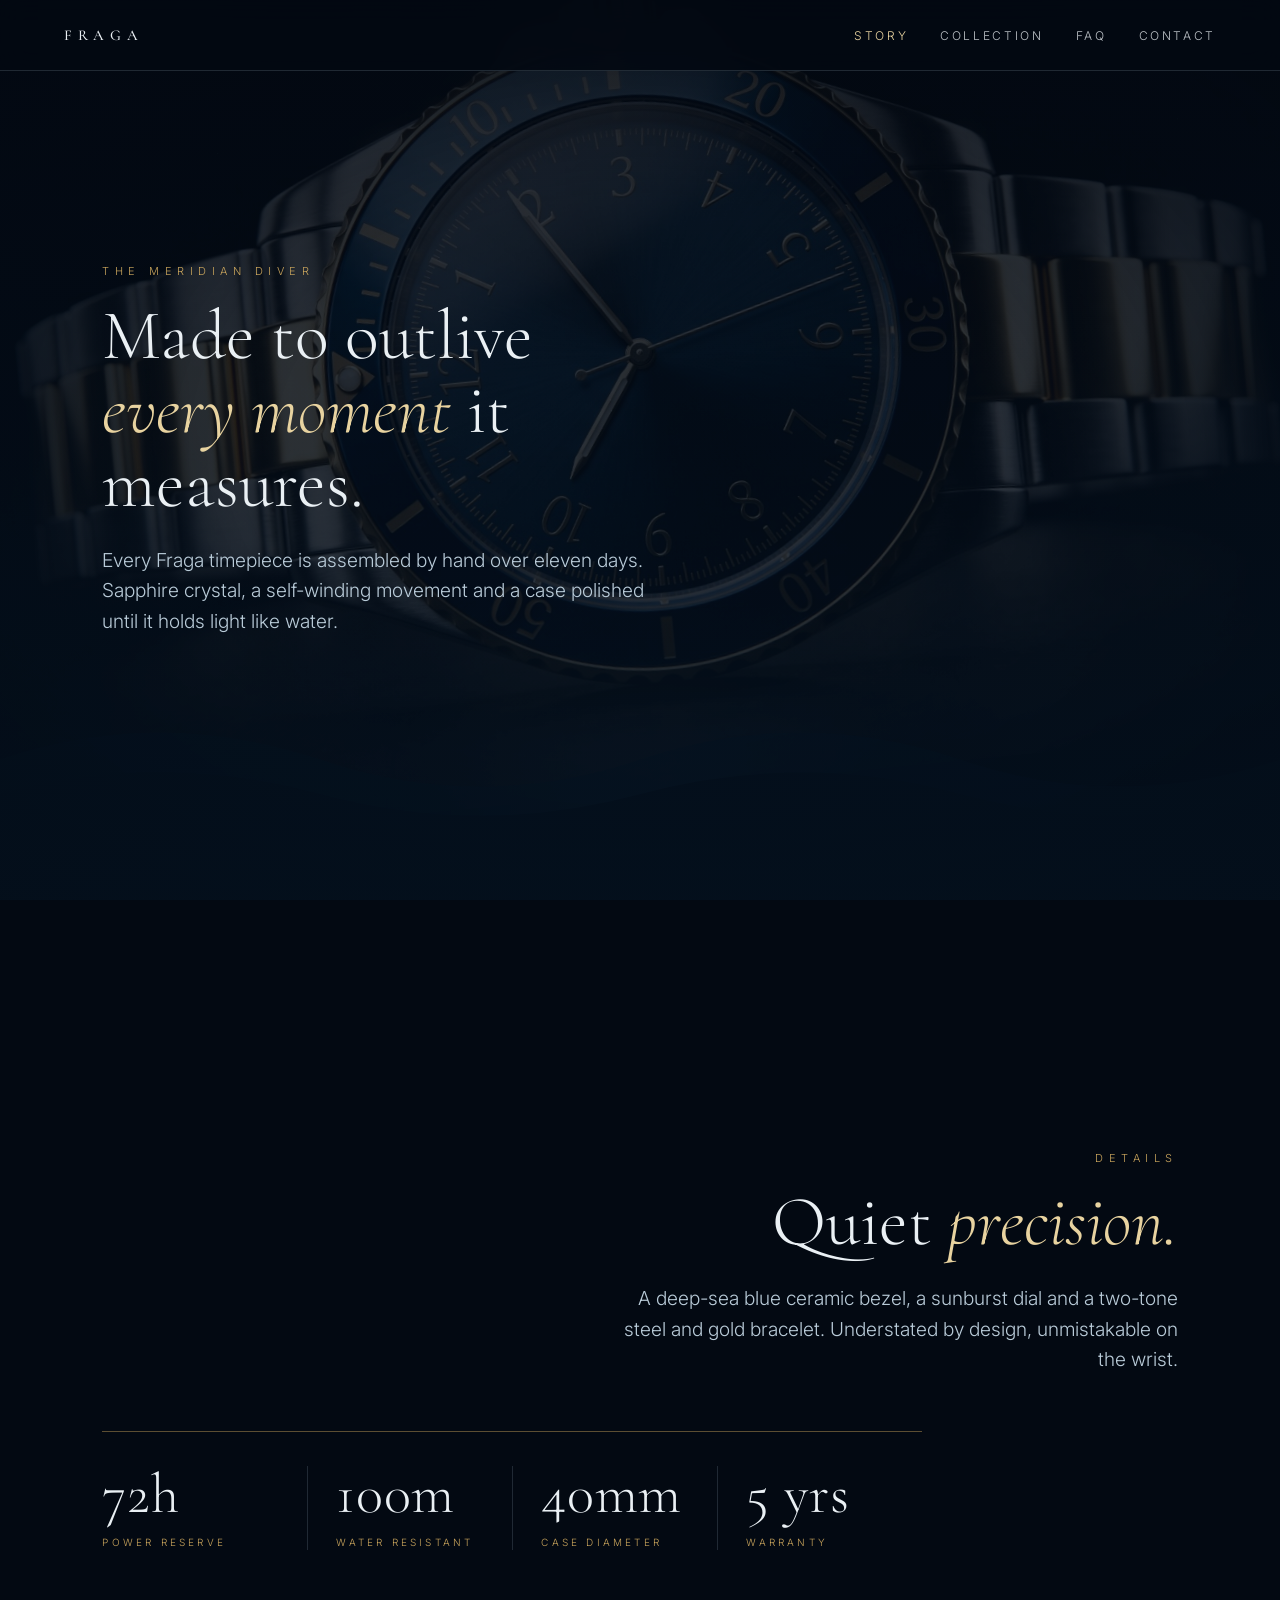
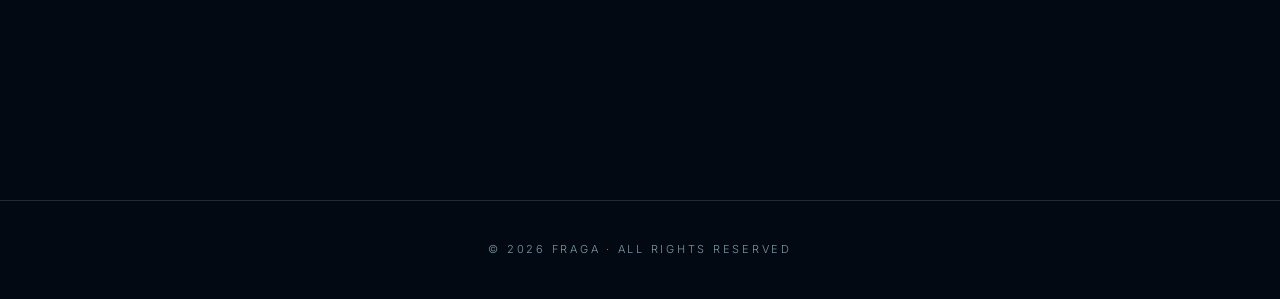
==== story.html @ 966b8eba "Split site into one page per nav topic Move shared CSS/JS into styles.css and site.js; add story, co" ====
<!doctype html>
<html lang="en">
<head>
<meta charset="utf-8">
<meta name="viewport" content="width=device-width, initial-scale=1">
<title>Story — Fraga</title>
<meta name="description" content="The Meridian Diver: hand-assembled over eleven days, made to outlive every moment.">
<link rel="preconnect" href="https://fonts.googleapis.com"><link rel="preconnect" href="https://fonts.gstatic.com" crossorigin>
<link href="https://fonts.googleapis.com/css2?family=Cormorant+Garamond:ital,wght@0,300;0,400;0,500;1,300;1,400&family=Inter:wght@300;400;500&display=swap" rel="stylesheet">
<link rel="stylesheet" href="styles.css">
</head>
<body class="sub">

<!-- Fixed background: the watch over a night sea -->
<div id="stage" aria-hidden="true">
  <div id="stars"></div>
  <div id="moonlight"></div>
  <div id="watchWrap"><img src="watch.jpg" alt=""></div>
  <div id="sea">
    <svg class="w1" viewBox="0 0 2400 200" preserveAspectRatio="none"><path d="M0 70 Q150 20 300 70 T600 70 T900 70 T1200 70 T1500 70 T1800 70 T2100 70 T2400 70 V200 H0Z" fill="#07213a"/></svg>
    <svg class="w2" viewBox="0 0 2400 200" preserveAspectRatio="none"><path d="M0 90 Q150 50 300 90 T600 90 T900 90 T1200 90 T1500 90 T1800 90 T2100 90 T2400 90 V200 H0Z" fill="#040f1d"/></svg>
  </div>
  <div id="veil"></div>
</div>

<nav>
  <div class="logo serif"><a href="index.html">Fraga</a></div>
  <div>
    <a href="story.html" aria-current="page">Story</a>
    <a href="collection.html">Collection</a>
    <a href="faq.html">FAQ</a>
    <a href="contact.html">Contact</a>
  </div>
</nav>

<main>
  <section id="story">
    <div class="panel">
      <p class="eyebrow reveal">The Meridian Diver</p>
      <h2 class="serif reveal d1">Made to outlive <em>every moment</em> it measures.</h2>
      <p class="lead reveal d2">Every Fraga timepiece is assembled by hand over eleven days. Sapphire crystal, a self-winding movement and a case polished until it holds light like water.</p>
    </div>
  </section>

  <section>
    <div class="panel right">
      <p class="eyebrow reveal">Details</p>
      <h2 class="serif reveal d1">Quiet <em>precision.</em></h2>
      <p class="lead reveal d2">A deep-sea blue ceramic bezel, a sunburst dial and a two-tone steel and gold bracelet. Understated by design, unmistakable on the wrist.</p>
    </div>
    <div class="specs reveal d3">
      <div><b>72h</b><small>Power reserve</small></div>
      <div><b>100m</b><small>Water resistant</small></div>
      <div><b>40mm</b><small>Case diameter</small></div>
      <div><b>5 yrs</b><small>Warranty</small></div>
    </div>
  </section>
</main>

<footer>© 2026 Fraga · All rights reserved</footer>

<script src="site.js"></script>
</body>
</html>
---- styles.css ----
:root {
  --bg: #030912;
  --fg: #eaf0f4;
  --muted: #7f97a8;
  --gold: #c9a45c;
  --gold-soft: #e8d3a0;
  --moon: #bcd6e6;
  --line: rgba(188, 214, 230, .16);
}
* { box-sizing: border-box; margin: 0; padding: 0; }
html { scroll-behavior: smooth; }
body {
  background: var(--bg);
  color: var(--fg);
  font-family: "Inter", "Helvetica Neue", Arial, sans-serif;
  font-weight: 300;
  line-height: 1.6;
  overflow-x: hidden;
}
.serif { font-family: "Cormorant Garamond", "Playfair Display", Georgia, serif; }

/* ---------- Fixed background: the watch over a night sea ---------- */
#stage {
  position: fixed; inset: 0; z-index: 0; overflow: hidden;
  background:
    radial-gradient(ellipse 90% 60% at 50% 38%, #0d2a44 0%, #06182b 45%, #030912 100%);
}
#stars {
  position: absolute; inset: 0 0 45% 0; opacity: .75;
  background-image:
    radial-gradient(1px 1px at 8% 12%, #fff, transparent),
    radial-gradient(1px 1px at 17% 31%, #cfe3ee, transparent),
    radial-gradient(1.5px 1.5px at 26% 8%, #fff, transparent),
    radial-gradient(1px 1px at 34% 22%, #cfe3ee, transparent),
    radial-gradient(1px 1px at 47% 6%, #fff, transparent),
    radial-gradient(1.5px 1.5px at 58% 19%, #fff, transparent),
    radial-gradient(1px 1px at 66% 10%, #cfe3ee, transparent),
    radial-gradient(1px 1px at 74% 28%, #fff, transparent),
    radial-gradient(1.5px 1.5px at 83% 14%, #fff, transparent),
    radial-gradient(1px 1px at 92% 24%, #cfe3ee, transparent),
    radial-gradient(1px 1px at 12% 44%, #cfe3ee, transparent),
    radial-gradient(1px 1px at 88% 46%, #fff, transparent);
  animation: twinkle 7s ease-in-out infinite alternate;
}
@keyframes twinkle { from { opacity: .45; } to { opacity: .85; } }
#moonlight { /* soft column of moonlight on the water */
  position: absolute; left: 50%; bottom: 0; width: 38vw; height: 55vh; transform: translateX(-50%);
  background: radial-gradient(ellipse at 50% 100%, rgba(188,214,230,.18), transparent 70%);
  filter: blur(24px);
  animation: shimmer 6s ease-in-out infinite alternate;
}
@keyframes shimmer { from { opacity: .55; transform: translateX(-50%) scaleX(.9); } to { opacity: 1; transform: translateX(-50%) scaleX(1.1); } }

#watchWrap {
  position: absolute; left: 0; right: 0; top: 3vh; height: 78vh;
  will-change: transform;
}
#watchWrap img {
  width: 100%; height: 100%; object-fit: contain; display: block;
  -webkit-mask-image: radial-gradient(ellipse 62% 58% at 50% 50%, #000 50%, transparent 100%);
          mask-image: radial-gradient(ellipse 62% 58% at 50% 50%, #000 50%, transparent 100%);
  mix-blend-mode: lighten;
  filter: saturate(1.05) contrast(1.04);
}
#sea { position: absolute; left: 0; right: 0; bottom: 0; height: 24vh; pointer-events: none; }
#sea svg { position: absolute; left: 0; bottom: 0; width: 200%; height: 100%; }
#sea .w1 { animation: drift 28s linear infinite; opacity: .55; }
#sea .w2 { animation: drift 40s linear infinite reverse; opacity: .85; bottom: -6%; }
@keyframes drift { to { transform: translateX(-50%); } }
#stage::after { /* vignette */
  content: ""; position: absolute; inset: 0; pointer-events: none;
  background: radial-gradient(ellipse at center, transparent 40%, rgba(2,6,12,.8) 100%);
}
#veil {
  position: absolute; inset: 0; z-index: 1;
  background: linear-gradient(180deg, #030912, #04101d); opacity: 0; pointer-events: none;
}
@media (orientation: portrait) {
  #watchWrap { top: 12vh; height: 50vh; }
  #watchWrap img { width: 190%; max-width: none; margin-left: -45%; }
}

/* ---------- Nav ---------- */
nav {
  position: fixed; top: 0; left: 0; right: 0; z-index: 10;
  display: flex; justify-content: space-between; align-items: center;
  padding: 22px clamp(20px, 5vw, 64px);
  background: rgba(3, 9, 18, .88);
  -webkit-backdrop-filter: blur(14px); backdrop-filter: blur(14px);
  border-bottom: 1px solid var(--line);
}
.logo { letter-spacing: .38em; text-transform: uppercase; font-size: 15px; font-weight: 500; }
nav a { color: var(--fg); text-decoration: none; font-size: 12px; letter-spacing: .22em; text-transform: uppercase; margin-left: 28px; opacity: .8; transition: opacity .3s, color .3s; }
nav a:hover { opacity: 1; color: var(--gold-soft); }

/* ---------- Content ---------- */
main { position: relative; z-index: 5; }
section {
  min-height: 100vh;
  display: flex; flex-direction: column; justify-content: center;
  padding: 120px clamp(24px, 8vw, 120px);
}
.hero { align-items: center; text-align: center; justify-content: flex-end; padding-bottom: 11vh; }
.eyebrow { font-size: 11px; letter-spacing: .5em; text-transform: uppercase; color: var(--gold); margin-bottom: 18px; }
h1 { font-size: clamp(48px, 8vw, 110px); font-weight: 300; line-height: 1; letter-spacing: .02em; text-shadow: 0 6px 40px rgba(0,0,0,.8); }
h2 { font-size: clamp(36px, 5.5vw, 76px); font-weight: 300; line-height: 1.05; margin-bottom: 24px; }
h2 em { color: var(--gold-soft); font-style: italic; }
p.lead { font-size: clamp(16px, 1.5vw, 20px); color: #b9cbd8; max-width: 34em; }

.panel { max-width: 560px; }
.panel.right { margin-left: auto; text-align: right; }
.panel.right p.lead { margin-left: auto; }

/* Specs: open row, no boxes — hairlines only */
.specs { display: flex; flex-wrap: wrap; gap: 34px 0; margin-top: 56px; max-width: 820px; border-top: 1px solid rgba(201,164,92,.45); padding-top: 34px; }
.specs div { flex: 1 1 150px; padding: 0 28px; border-left: 1px solid var(--line); }
.specs div:first-child { padding-left: 0; border-left: 0; }
.specs b { display: block; font-family: "Cormorant Garamond", Georgia, serif; font-weight: 300; font-size: clamp(38px, 4.4vw, 58px); line-height: 1; color: var(--fg); letter-spacing: .01em; }
.specs small { display: block; margin-top: 12px; font-size: 10px; letter-spacing: .32em; text-transform: uppercase; color: var(--gold); }

/* Collection: editorial list, no cards */
.collection { background: linear-gradient(transparent, rgba(3,9,18,.88) 20%, rgba(3,9,18,.88) 80%, transparent); }
.list { margin-top: 56px; max-width: 1000px; border-top: 1px solid var(--line); }
.piece { display: grid; grid-template-columns: 64px 1.1fr 1.6fr auto; align-items: baseline; gap: 24px; padding: 38px 0; border-bottom: 1px solid var(--line); position: relative; transition: padding-left .5s cubic-bezier(.2,.7,.2,1); }
.piece::before { content: ""; position: absolute; left: 0; bottom: -1px; height: 1px; width: 0; background: linear-gradient(90deg, var(--gold), transparent); transition: width .7s cubic-bezier(.2,.7,.2,1); }
.piece:hover { padding-left: 14px; }
.piece:hover::before { width: 100%; }
.piece .no { font-size: 14px; letter-spacing: .25em; color: var(--gold); }
.piece h3 { font-size: clamp(30px, 3.6vw, 48px); font-weight: 300; line-height: 1; transition: color .4s; }
.piece:hover h3 { color: var(--gold-soft); font-style: italic; }
.piece p { color: var(--muted); font-size: 14px; max-width: 28em; }
.piece .price { font-family: "Cormorant Garamond", Georgia, serif; font-size: 26px; font-weight: 300; color: var(--fg); white-space: nowrap; }

/* FAQ: hairline accordion, no boxes */
.faq { background: linear-gradient(transparent, rgba(3,9,18,.88) 20%, rgba(3,9,18,.88) 80%, transparent); }
.faq-list { margin-top: 40px; max-width: 860px; border-top: 1px solid var(--line); }
.faq-item { border-bottom: 1px solid var(--line); position: relative; }
.faq-item summary { list-style: none; cursor: pointer; display: grid; grid-template-columns: 56px 1fr 24px; align-items: baseline; gap: 14px; padding: 30px 0; }
.faq-item summary::-webkit-details-marker { display: none; }
.faq-item .no { font-size: 14px; letter-spacing: .25em; color: var(--gold); }
.faq-item h3 { font-size: clamp(24px, 2.8vw, 36px); font-weight: 300; line-height: 1.1; transition: color .4s; }
.faq-item summary:hover h3, .faq-item[open] h3 { color: var(--gold-soft); }
.faq-item .plus { font-family: "Cormorant Garamond", Georgia, serif; font-size: 28px; color: var(--gold); text-align: right; transition: transform .4s; }
.faq-item[open] .plus { transform: rotate(45deg); }
.faq-item p { color: var(--muted); font-size: 15px; max-width: 38em; padding: 0 38px 32px 70px; }
@media (max-width: 700px) {
  .faq-item summary { grid-template-columns: 36px 1fr 20px; gap: 10px; padding: 24px 0; }
  .faq-item p { padding: 0 0 26px 46px; }
}

.cta { align-items: center; text-align: center; }
.btn { display: inline-block; margin-top: 36px; padding: 18px 46px; border: 1px solid var(--gold); background: rgba(201,164,92,.06); color: var(--fg); text-decoration: none; letter-spacing: .3em; text-transform: uppercase; font-size: 12px; transition: background .35s, color .35s; }
.btn:hover { background: var(--gold); color: #06121f; }
footer { position: relative; z-index: 5; text-align: center; padding: 40px 20px; font-size: 11px; letter-spacing: .25em; text-transform: uppercase; color: var(--muted); background: #030912; border-top: 1px solid var(--line); }

/* ---------- Scroll reveal ---------- */
.reveal { opacity: 0; transform: translateY(46px); transition: opacity 1.1s cubic-bezier(.2,.7,.2,1), transform 1.1s cubic-bezier(.2,.7,.2,1); }
.reveal.in { opacity: 1; transform: none; }
.reveal.d1 { transition-delay: .15s; } .reveal.d2 { transition-delay: .3s; } .reveal.d3 { transition-delay: .45s; }

@media (max-width: 700px) {
  nav { padding: 18px 16px; }
  .logo { font-size: 13px; letter-spacing: .26em; }
  nav a { font-size: 10px; letter-spacing: .1em; margin-left: 10px; }
  nav > div:last-child { white-space: nowrap; }
  .panel.right { text-align: left; margin-left: 0; }
  .panel.right p.lead { margin-left: 0; }
  section:not(.hero) { padding-top: 90px; }
  .specs div { flex-basis: 45%; padding: 0 16px; }
  .specs div:nth-child(odd) { padding-left: 0; border-left: 0; }
  .piece { grid-template-columns: 40px 1fr auto; gap: 8px 14px; padding: 28px 0; }
  .piece p { grid-column: 2 / 4; grid-row: 2; }
  .piece .price { grid-column: 3; grid-row: 1; font-size: 22px; }
}
@media (prefers-reduced-motion: reduce) {
  html { scroll-behavior: auto; }
  .reveal { transition: none; opacity: 1; transform: none; }
}
.logo a { margin-left: 0; font-size: inherit; letter-spacing: inherit; opacity: 1; color: inherit; text-decoration: none; }
nav a[aria-current] { opacity: 1; color: var(--gold-soft); }
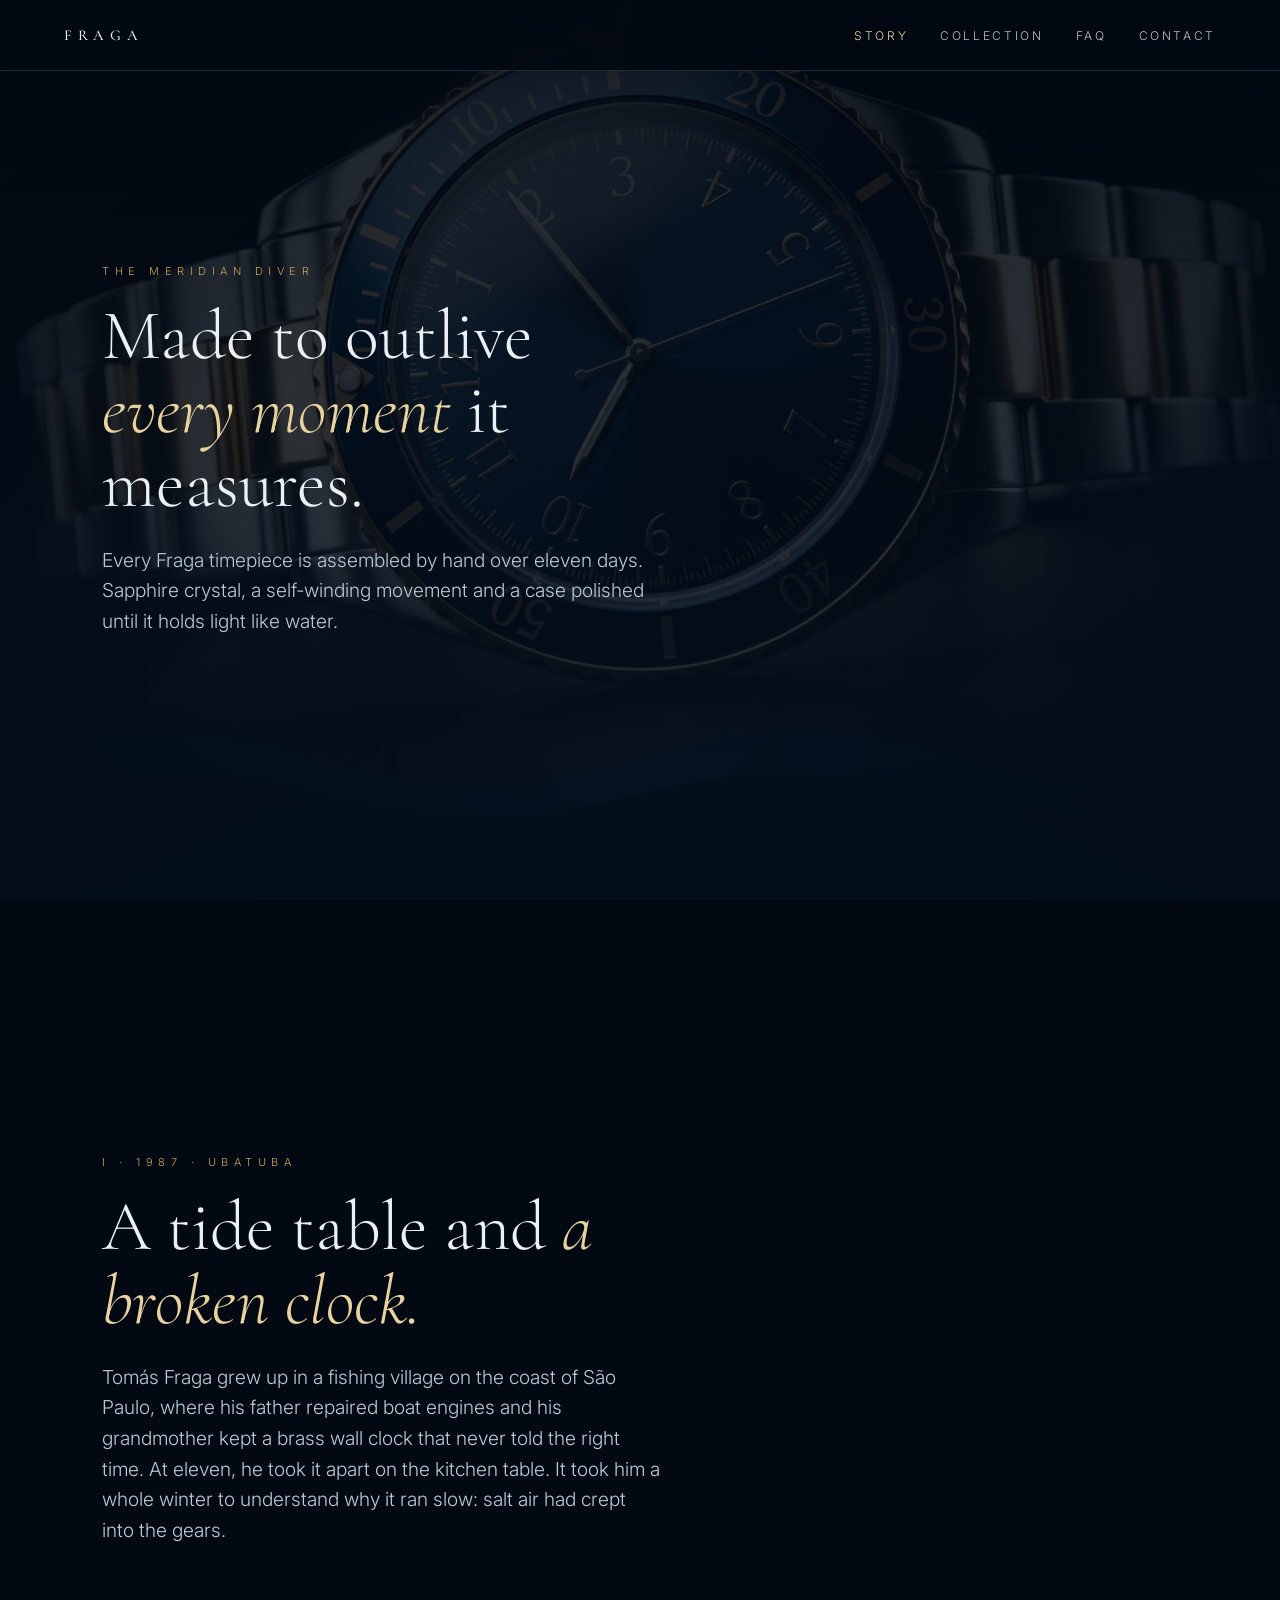
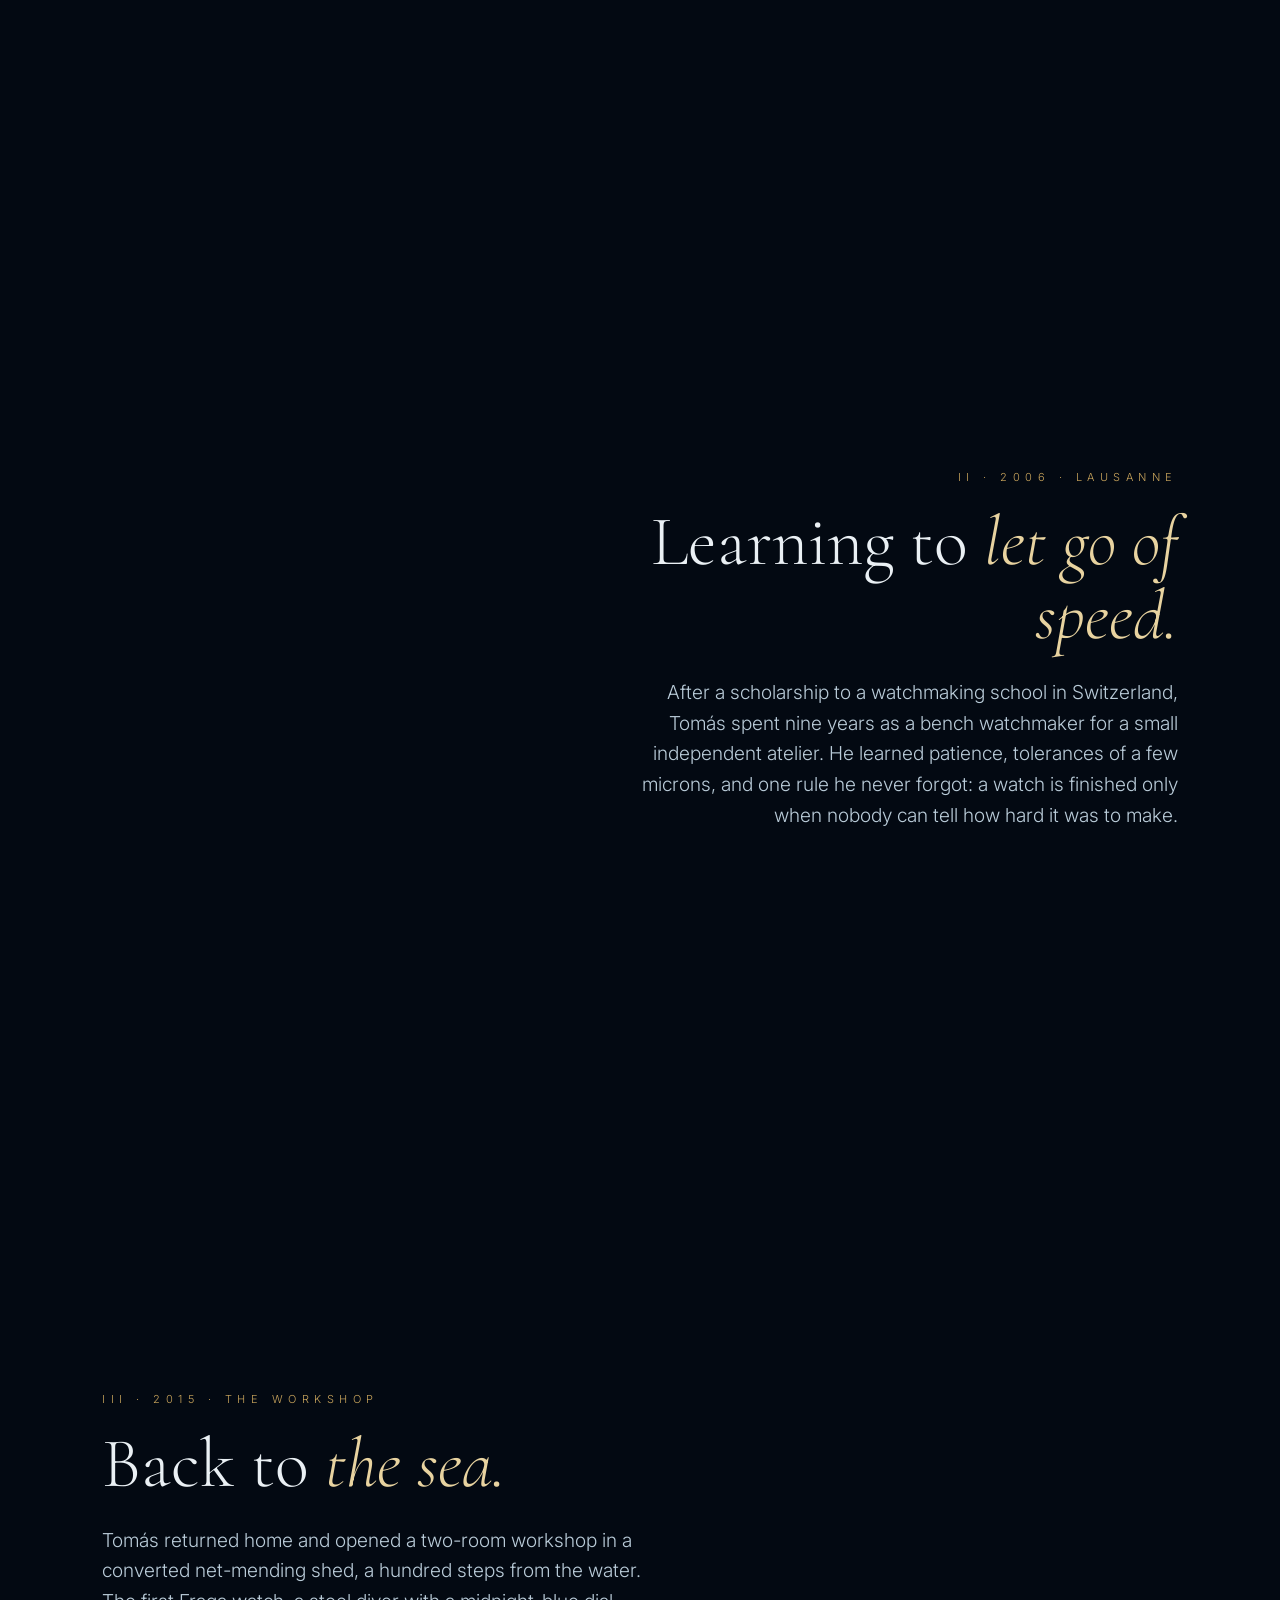
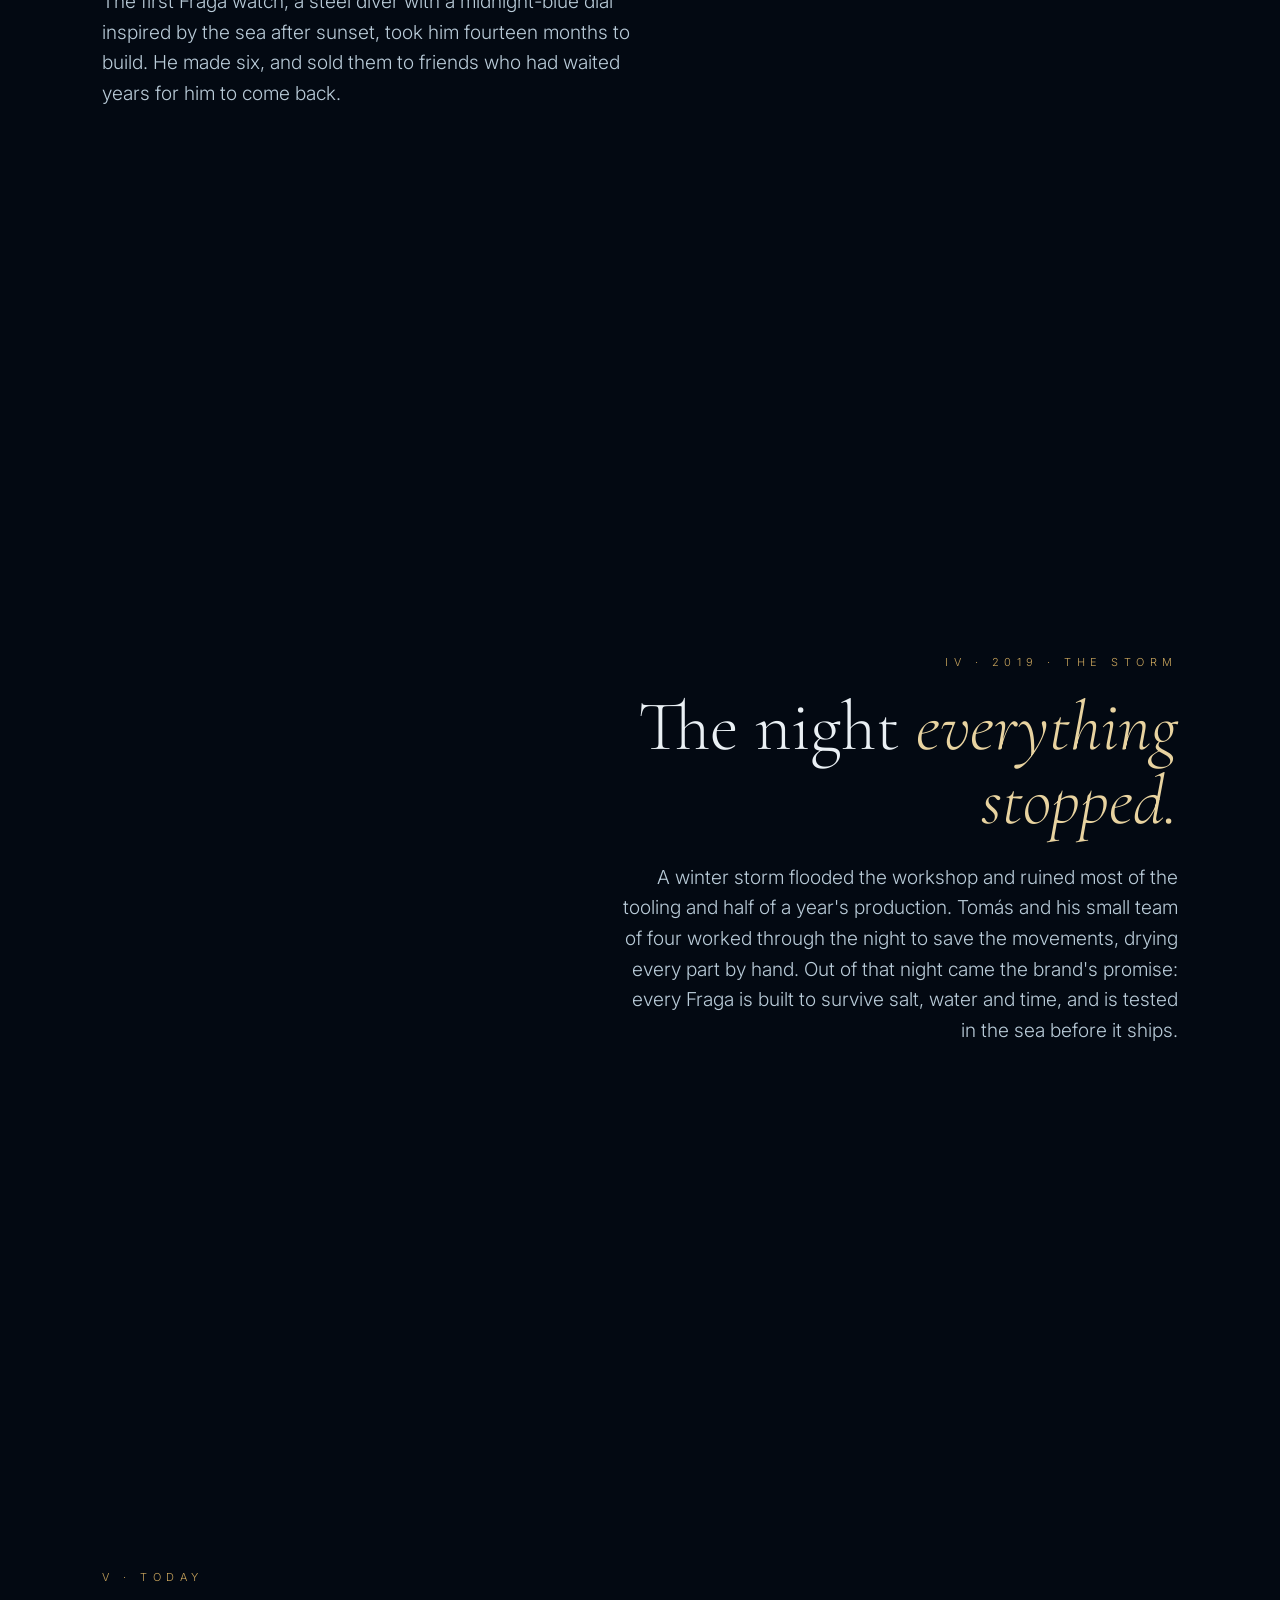
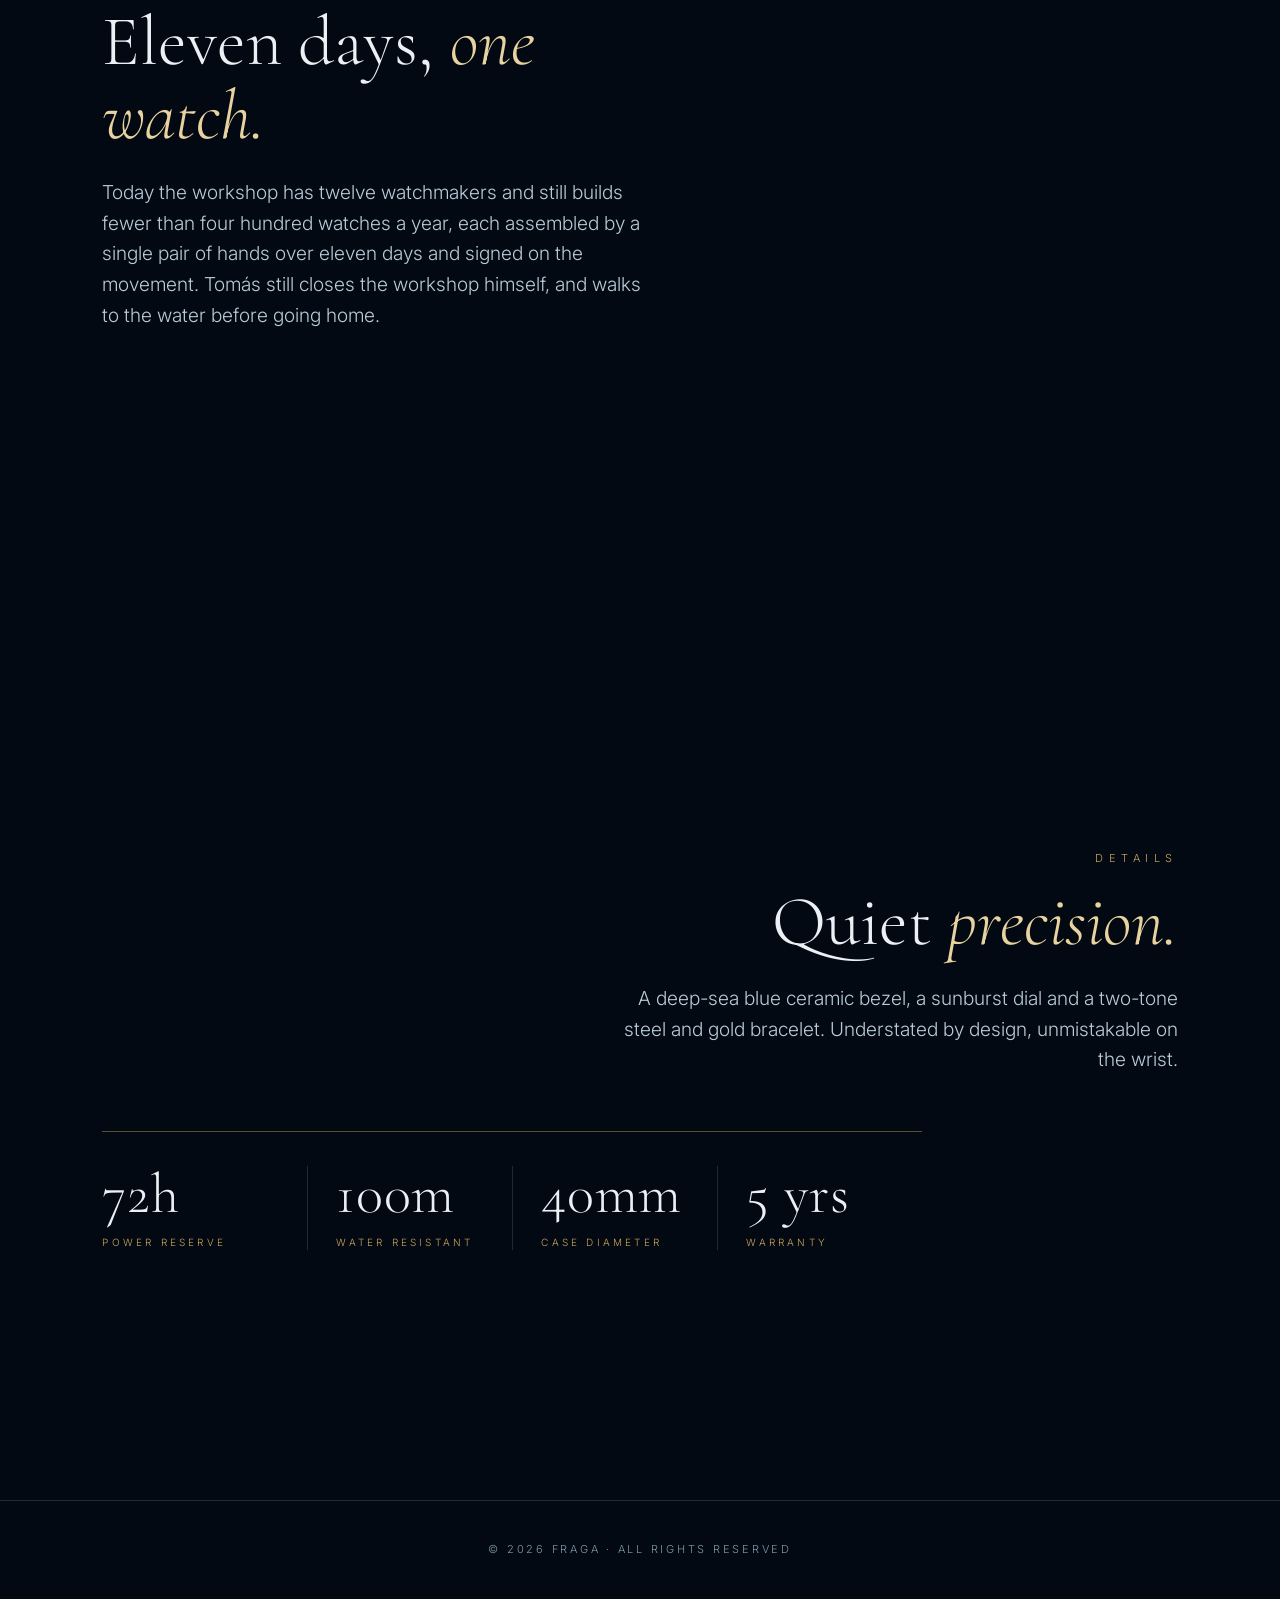
==== commit 46c9fad6: "Add five-part company story to story page Co-Authored-By: Claude Sonnet 5.5 <noreply@anthropic.com>" ====
--- a/story.html
+++ b/story.html
@@ -43,6 +43,46 @@
   </section>
 
   <section>
+    <div class="panel">
+      <p class="eyebrow reveal">I · 1987 · Ubatuba</p>
+      <h2 class="serif reveal d1">A tide table and <em>a broken clock.</em></h2>
+      <p class="lead reveal d2">Tomás Fraga grew up in a fishing village on the coast of São Paulo, where his father repaired boat engines and his grandmother kept a brass wall clock that never told the right time. At eleven, he took it apart on the kitchen table. It took him a whole winter to understand why it ran slow: salt air had crept into the gears.</p>
+    </div>
+  </section>
+
+  <section>
+    <div class="panel right">
+      <p class="eyebrow reveal">II · 2006 · Lausanne</p>
+      <h2 class="serif reveal d1">Learning to <em>let go of speed.</em></h2>
+      <p class="lead reveal d2">After a scholarship to a watchmaking school in Switzerland, Tomás spent nine years as a bench watchmaker for a small independent atelier. He learned patience, tolerances of a few microns, and one rule he never forgot: a watch is finished only when nobody can tell how hard it was to make.</p>
+    </div>
+  </section>
+
+  <section>
+    <div class="panel">
+      <p class="eyebrow reveal">III · 2015 · The Workshop</p>
+      <h2 class="serif reveal d1">Back to <em>the sea.</em></h2>
+      <p class="lead reveal d2">Tomás returned home and opened a two-room workshop in a converted net-mending shed, a hundred steps from the water. The first Fraga watch, a steel diver with a midnight-blue dial inspired by the sea after sunset, took him fourteen months to build. He made six, and sold them to friends who had waited years for him to come back.</p>
+    </div>
+  </section>
+
+  <section>
+    <div class="panel right">
+      <p class="eyebrow reveal">IV · 2019 · The Storm</p>
+      <h2 class="serif reveal d1">The night <em>everything stopped.</em></h2>
+      <p class="lead reveal d2">A winter storm flooded the workshop and ruined most of the tooling and half of a year's production. Tomás and his small team of four worked through the night to save the movements, drying every part by hand. Out of that night came the brand's promise: every Fraga is built to survive salt, water and time, and is tested in the sea before it ships.</p>
+    </div>
+  </section>
+
+  <section>
+    <div class="panel">
+      <p class="eyebrow reveal">V · Today</p>
+      <h2 class="serif reveal d1">Eleven days, <em>one watch.</em></h2>
+      <p class="lead reveal d2">Today the workshop has twelve watchmakers and still builds fewer than four hundred watches a year, each assembled by a single pair of hands over eleven days and signed on the movement. Tomás still closes the workshop himself, and walks to the water before going home.</p>
+    </div>
+  </section>
+
+  <section>
     <div class="panel right">
       <p class="eyebrow reveal">Details</p>
       <h2 class="serif reveal d1">Quiet <em>precision.</em></h2>
